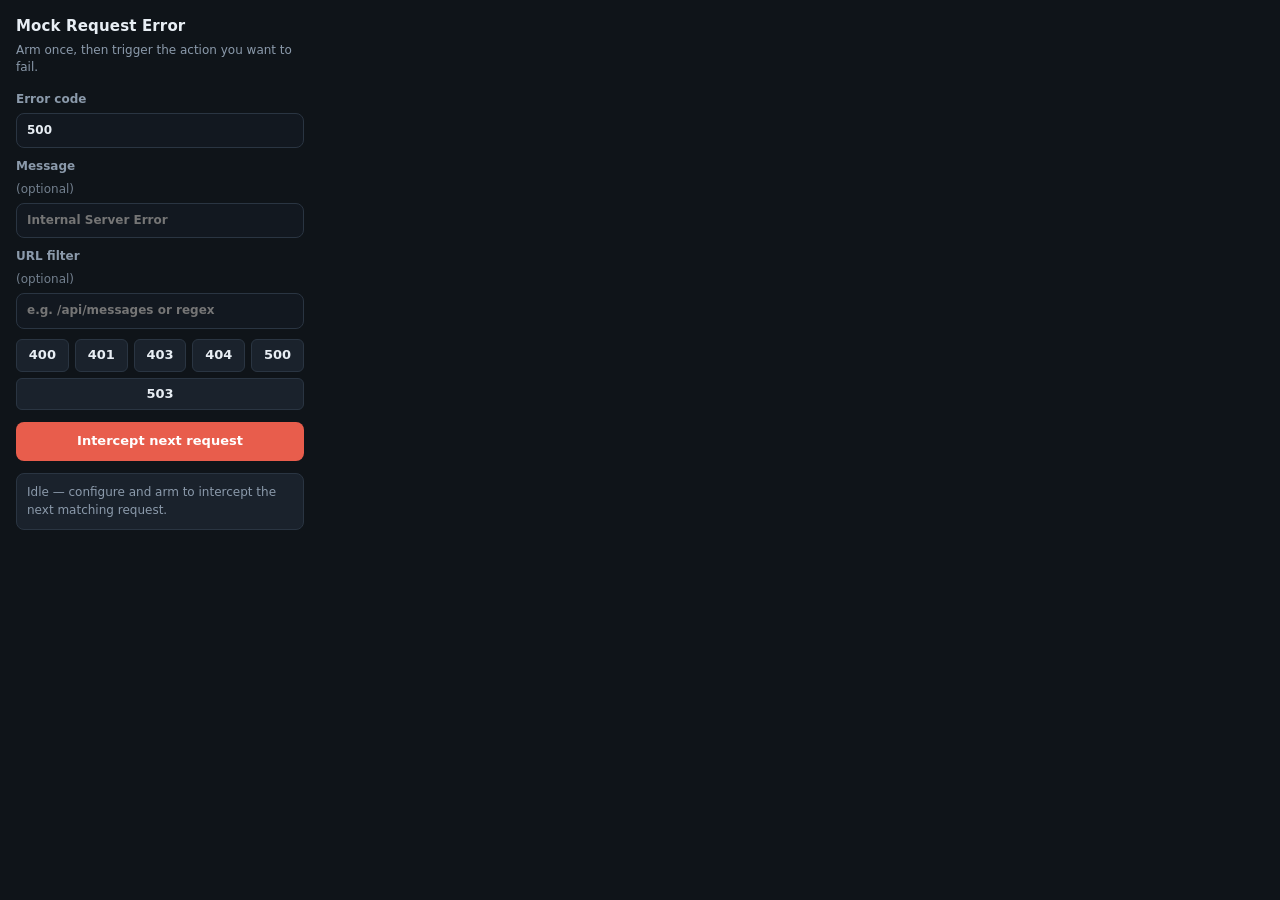
==== popup.html @ da072aa2 "Add files via upload" ====
<!DOCTYPE html>
<html lang="en">
  <head>
    <meta charset="UTF-8" />
    <meta name="viewport" content="width=device-width, initial-scale=1" />
    <title>Mock Request Error</title>
    <link rel="stylesheet" href="popup.css" />
  </head>
  <body>
    <header>
      <h1>Mock Request Error</h1>
      <p class="subtitle">Arm once, then trigger the action you want to fail.</p>
    </header>

    <form id="form">
      <label>
        Error code
        <input
          id="statusCode"
          type="number"
          min="100"
          max="599"
          value="500"
          required
        />
      </label>

      <label>
        Message <span class="optional">(optional)</span>
        <input
          id="message"
          type="text"
          placeholder="Internal Server Error"
          maxlength="500"
        />
      </label>

      <label>
        URL filter <span class="optional">(optional)</span>
        <input
          id="urlFilter"
          type="text"
          placeholder="e.g. /api/messages or regex"
        />
      </label>

      <div class="presets">
        <button type="button" data-code="400" data-msg="Bad Request">400</button>
        <button type="button" data-code="401" data-msg="Unauthorized">401</button>
        <button type="button" data-code="403" data-msg="Forbidden">403</button>
        <button type="button" data-code="404" data-msg="Not Found">404</button>
        <button type="button" data-code="500" data-msg="Internal Server Error">500</button>
        <button type="button" data-code="503" data-msg="Service Unavailable">503</button>
      </div>

      <div class="actions">
        <button id="armBtn" type="submit" class="primary">Intercept next request</button>
        <button id="disarmBtn" type="button" class="secondary" hidden>Cancel</button>
      </div>
    </form>

    <div id="status" class="status idle" role="status">
      Idle — configure and arm to intercept the next matching request.
    </div>

    <div id="last" class="last" hidden>
      <h2>Last intercept</h2>
      <pre id="lastDetails"></pre>
    </div>

    <script src="popup.js"></script>
  </body>
</html>
---- popup.css ----
:root {
  --bg: #0f1419;
  --panel: #1a222c;
  --border: #2a3542;
  --text: #e8eef4;
  --muted: #8b9aab;
  --accent: #e85d4c;
  --accent-hover: #f07364;
  --ok: #3d9a6a;
  --input: #121820;
  --focus: #5b9fd4;
}

* {
  box-sizing: border-box;
}

body {
  margin: 0;
  width: 320px;
  padding: 16px;
  font: 13px/1.45 "Segoe UI", system-ui, sans-serif;
  color: var(--text);
  background: var(--bg);
}

header {
  margin-bottom: 14px;
}

h1 {
  margin: 0 0 4px;
  font-size: 15px;
  font-weight: 650;
  letter-spacing: 0.01em;
}

.subtitle {
  margin: 0;
  color: var(--muted);
  font-size: 12px;
}

form {
  display: grid;
  gap: 10px;
}

label {
  display: grid;
  gap: 5px;
  font-size: 12px;
  font-weight: 600;
  color: var(--muted);
}

.optional {
  font-weight: 400;
  opacity: 0.8;
}

input {
  width: 100%;
  padding: 8px 10px;
  border: 1px solid var(--border);
  border-radius: 8px;
  background: var(--input);
  color: var(--text);
  font: inherit;
  outline: none;
}

input:focus {
  border-color: var(--focus);
  box-shadow: 0 0 0 2px rgba(91, 159, 212, 0.25);
}

.presets {
  display: flex;
  flex-wrap: wrap;
  gap: 6px;
}

.presets button {
  flex: 1 1 44px;
  padding: 6px 0;
  border: 1px solid var(--border);
  border-radius: 6px;
  background: var(--panel);
  color: var(--text);
  font: inherit;
  font-weight: 600;
  cursor: pointer;
}

.presets button:hover {
  border-color: var(--focus);
}

.actions {
  display: grid;
  gap: 8px;
  margin-top: 2px;
}

button.primary,
button.secondary {
  width: 100%;
  padding: 10px 12px;
  border: none;
  border-radius: 8px;
  font: inherit;
  font-weight: 650;
  cursor: pointer;
}

button.primary {
  background: var(--accent);
  color: #fff;
}

button.primary:hover {
  background: var(--accent-hover);
}

button.primary.armed {
  background: var(--ok);
}

button.secondary {
  background: transparent;
  border: 1px solid var(--border);
  color: var(--text);
}

button.secondary:hover {
  border-color: var(--muted);
}

.status {
  margin-top: 12px;
  padding: 10px;
  border-radius: 8px;
  border: 1px solid var(--border);
  background: var(--panel);
  font-size: 12px;
  color: var(--muted);
}

.status.armed {
  border-color: #3d9a6a;
  color: #9ee0bc;
}

.status.hit {
  border-color: var(--accent);
  color: #ffc2ba;
}

.last {
  margin-top: 12px;
}

.last h2 {
  margin: 0 0 6px;
  font-size: 12px;
  color: var(--muted);
  font-weight: 650;
}

.last pre {
  margin: 0;
  padding: 10px;
  border-radius: 8px;
  background: var(--panel);
  border: 1px solid var(--border);
  white-space: pre-wrap;
  word-break: break-all;
  font-size: 11px;
  color: var(--text);
}
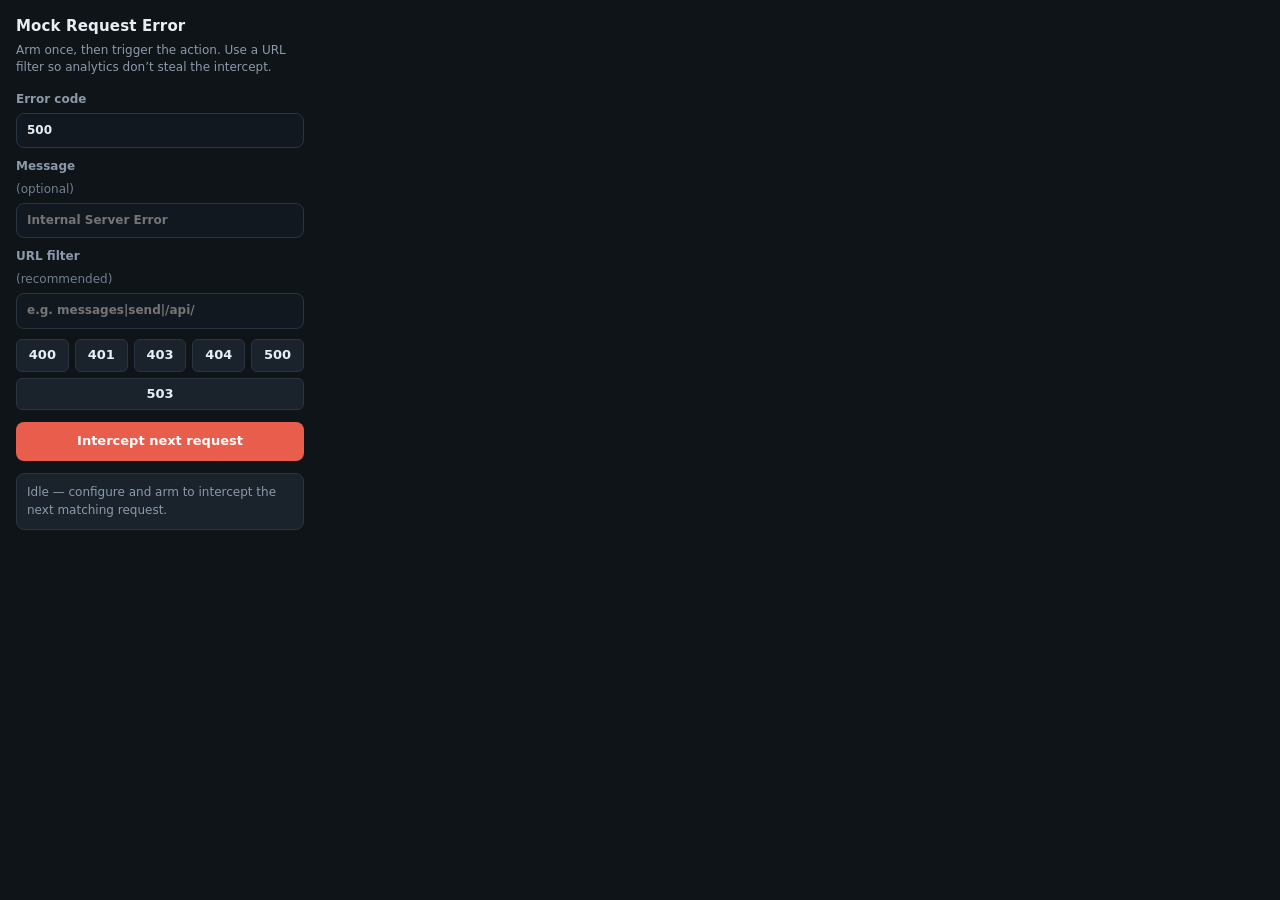
==== commit f07eeca2: "Fixed bug for interception" ====
--- a/popup.html
+++ b/popup.html
@@ -9,7 +9,7 @@
   <body>
     <header>
       <h1>Mock Request Error</h1>
-      <p class="subtitle">Arm once, then trigger the action you want to fail.</p>
+      <p class="subtitle">Arm once, then trigger the action. Use a URL filter so analytics don’t steal the intercept.</p>
     </header>
 
     <form id="form">
@@ -36,11 +36,11 @@
       </label>
 
       <label>
-        URL filter <span class="optional">(optional)</span>
+        URL filter <span class="optional">(recommended)</span>
         <input
           id="urlFilter"
           type="text"
-          placeholder="e.g. /api/messages or regex"
+          placeholder="e.g. messages|send|/api/"
         />
       </label>
 
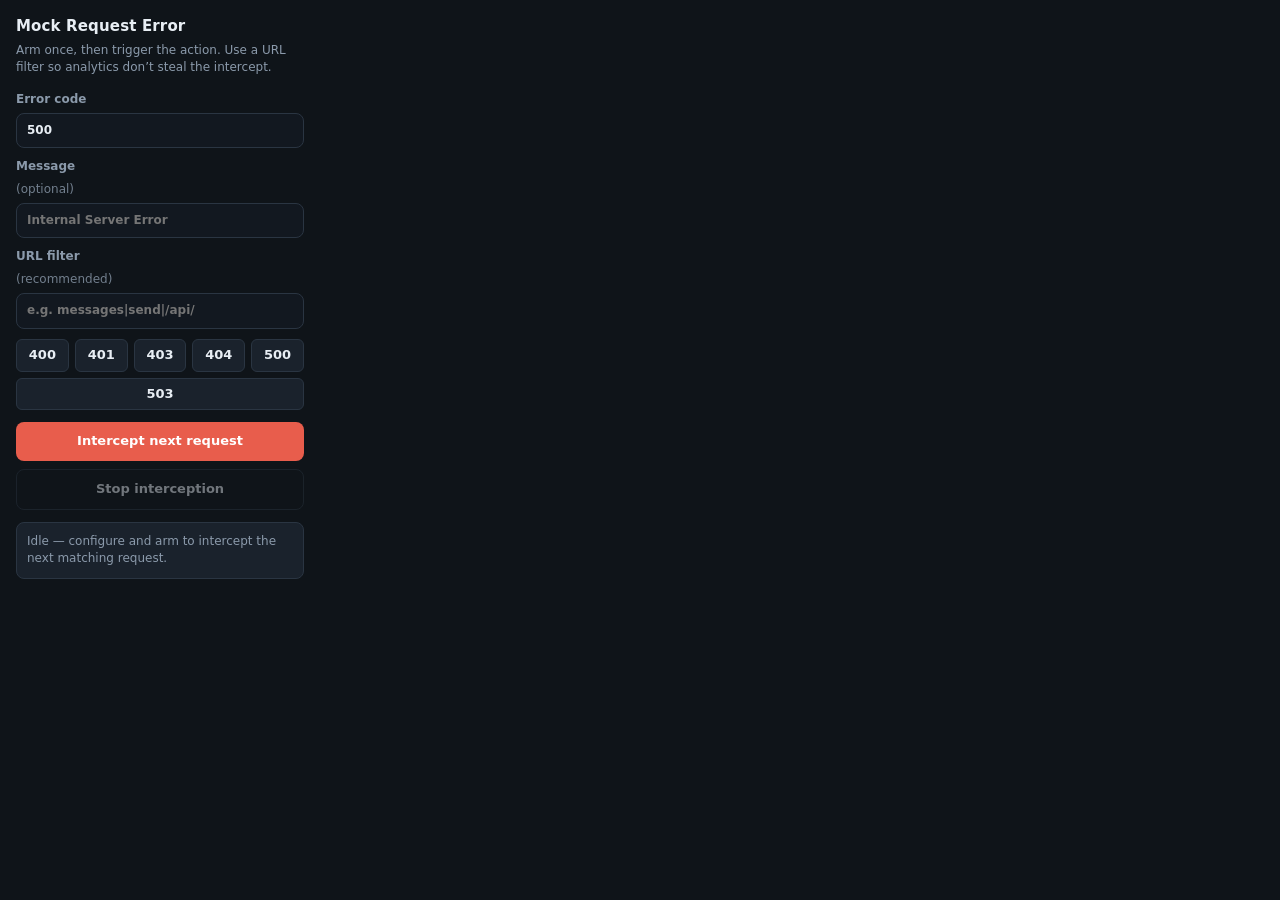
==== commit fc5b5aef: "Added button to stop intercept" ====
--- a/popup.html
+++ b/popup.html
@@ -55,7 +55,9 @@
 
       <div class="actions">
         <button id="armBtn" type="submit" class="primary">Intercept next request</button>
-        <button id="disarmBtn" type="button" class="secondary" hidden>Cancel</button>
+        <button id="disarmBtn" type="button" class="secondary" disabled>
+          Stop interception
+        </button>
       </div>
     </form>
 
--- a/popup.css
+++ b/popup.css
@@ -133,8 +133,14 @@
   color: var(--text);
 }
 
-button.secondary:hover {
-  border-color: var(--muted);
+button.secondary:hover:not(:disabled) {
+  border-color: var(--accent);
+  color: var(--accent);
+}
+
+button.secondary:disabled {
+  opacity: 0.45;
+  cursor: default;
 }
 
 .status {
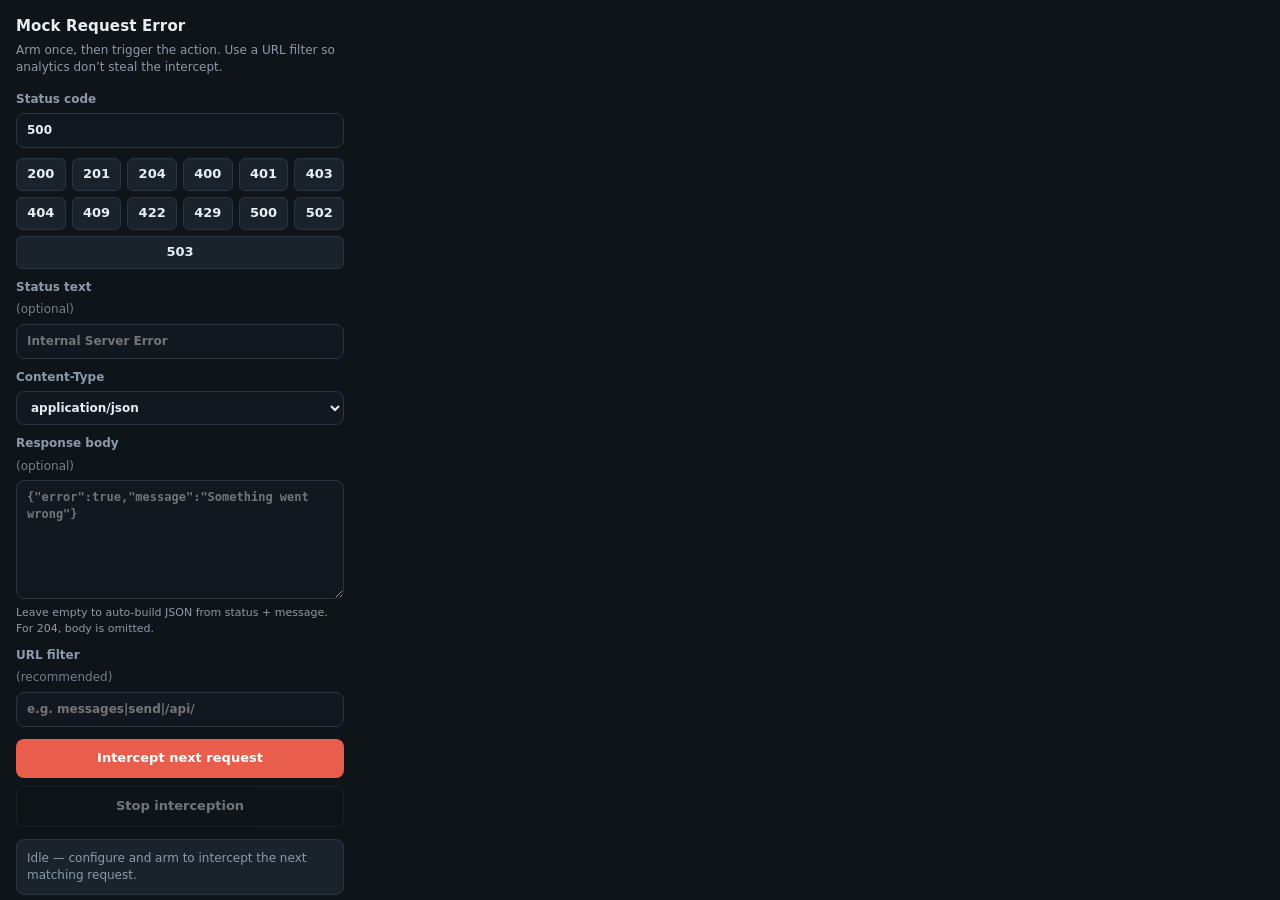
==== commit 15d9529f: "Send API status and response" ====
--- a/popup.html
+++ b/popup.html
@@ -14,19 +14,35 @@
 
     <form id="form">
       <label>
-        Error code
+        Status code
         <input
           id="statusCode"
           type="number"
-          min="100"
+          min="200"
           max="599"
           value="500"
           required
         />
       </label>
 
+      <div class="presets" id="presets">
+        <button type="button" data-code="200" data-msg="OK">200</button>
+        <button type="button" data-code="201" data-msg="Created">201</button>
+        <button type="button" data-code="204" data-msg="No Content">204</button>
+        <button type="button" data-code="400" data-msg="Bad Request">400</button>
+        <button type="button" data-code="401" data-msg="Unauthorized">401</button>
+        <button type="button" data-code="403" data-msg="Forbidden">403</button>
+        <button type="button" data-code="404" data-msg="Not Found">404</button>
+        <button type="button" data-code="409" data-msg="Conflict">409</button>
+        <button type="button" data-code="422" data-msg="Unprocessable Entity">422</button>
+        <button type="button" data-code="429" data-msg="Too Many Requests">429</button>
+        <button type="button" data-code="500" data-msg="Internal Server Error">500</button>
+        <button type="button" data-code="502" data-msg="Bad Gateway">502</button>
+        <button type="button" data-code="503" data-msg="Service Unavailable">503</button>
+      </div>
+
       <label>
-        Message <span class="optional">(optional)</span>
+        Status text <span class="optional">(optional)</span>
         <input
           id="message"
           type="text"
@@ -36,6 +52,29 @@
       </label>
 
       <label>
+        Content-Type
+        <select id="contentType">
+          <option value="application/json">application/json</option>
+          <option value="text/plain">text/plain</option>
+          <option value="application/xml">application/xml</option>
+          <option value="text/html">text/html</option>
+        </select>
+      </label>
+
+      <label>
+        Response body <span class="optional">(optional)</span>
+        <textarea
+          id="responseBody"
+          rows="6"
+          placeholder='{"error":true,"message":"Something went wrong"}'
+          spellcheck="false"
+        ></textarea>
+      </label>
+      <p class="hint">
+        Leave empty to auto-build JSON from status + message. For 204, body is omitted.
+      </p>
+
+      <label>
         URL filter <span class="optional">(recommended)</span>
         <input
           id="urlFilter"
@@ -43,15 +82,6 @@
           placeholder="e.g. messages|send|/api/"
         />
       </label>
-
-      <div class="presets">
-        <button type="button" data-code="400" data-msg="Bad Request">400</button>
-        <button type="button" data-code="401" data-msg="Unauthorized">401</button>
-        <button type="button" data-code="403" data-msg="Forbidden">403</button>
-        <button type="button" data-code="404" data-msg="Not Found">404</button>
-        <button type="button" data-code="500" data-msg="Internal Server Error">500</button>
-        <button type="button" data-code="503" data-msg="Service Unavailable">503</button>
-      </div>
 
       <div class="actions">
         <button id="armBtn" type="submit" class="primary">Intercept next request</button>
--- a/popup.css
+++ b/popup.css
@@ -17,7 +17,9 @@
 
 body {
   margin: 0;
-  width: 320px;
+  width: 360px;
+  max-height: 560px;
+  overflow: auto;
   padding: 16px;
   font: 13px/1.45 "Segoe UI", system-ui, sans-serif;
   color: var(--text);
@@ -59,7 +61,9 @@
   opacity: 0.8;
 }
 
-input {
+input,
+textarea,
+select {
   width: 100%;
   padding: 8px 10px;
   border: 1px solid var(--border);
@@ -70,9 +74,26 @@
   outline: none;
 }
 
-input:focus {
+textarea {
+  resize: vertical;
+  min-height: 96px;
+  font-family: ui-monospace, SFMono-Regular, Menlo, Consolas, monospace;
+  font-size: 12px;
+  line-height: 1.4;
+}
+
+input:focus,
+textarea:focus,
+select:focus {
   border-color: var(--focus);
   box-shadow: 0 0 0 2px rgba(91, 159, 212, 0.25);
+}
+
+.hint {
+  margin: -4px 0 0;
+  font-size: 11px;
+  color: var(--muted);
+  font-weight: 400;
 }
 
 .presets {
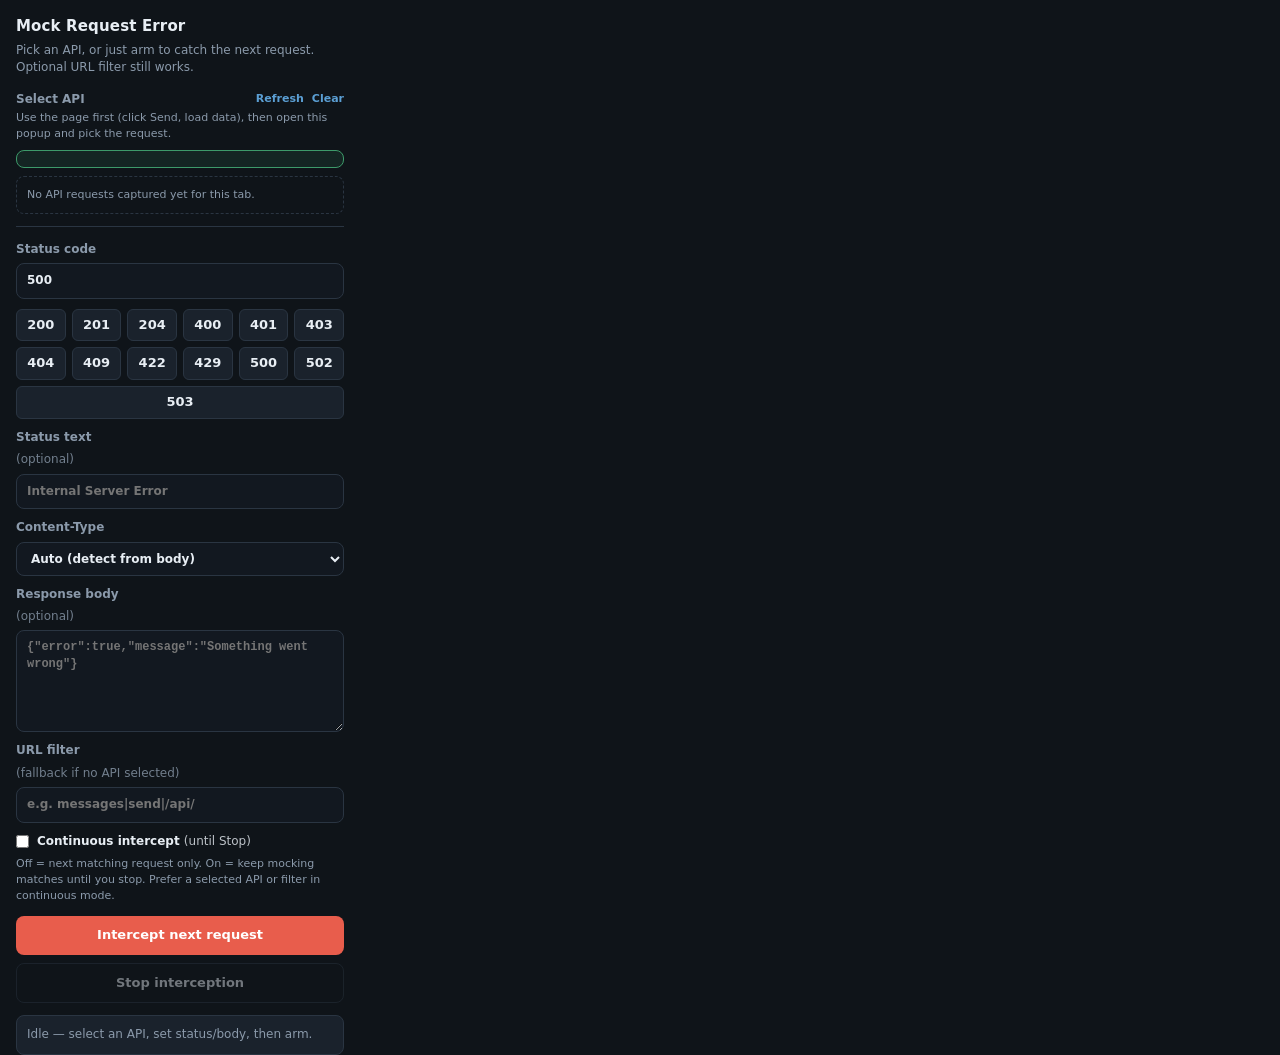
==== commit ebd34b4e: "Contiuous intercept + api record" ====
--- a/popup.html
+++ b/popup.html
@@ -9,8 +9,25 @@
   <body>
     <header>
       <h1>Mock Request Error</h1>
-      <p class="subtitle">Arm once, then trigger the action. Use a URL filter so analytics don’t steal the intercept.</p>
+      <p class="subtitle">Pick an API, or just arm to catch the next request. Optional URL filter still works.</p>
     </header>
+
+    <section class="request-picker">
+      <div class="section-head">
+        <h2>Select API</h2>
+        <div class="section-actions">
+          <button type="button" id="refreshRequests" class="linkish">Refresh</button>
+          <button type="button" id="clearRequests" class="linkish">Clear</button>
+        </div>
+      </div>
+      <p class="hint">
+        Use the page first (click Send, load data), then open this popup and pick the request.
+      </p>
+      <div id="selectedApi" class="selected-api" hidden></div>
+      <div id="requestList" class="request-list">
+        <div class="empty">No API requests captured yet for this tab.</div>
+      </div>
+    </section>
 
     <form id="form">
       <label>
@@ -54,6 +71,7 @@
       <label>
         Content-Type
         <select id="contentType">
+          <option value="auto" selected>Auto (detect from body)</option>
           <option value="application/json">application/json</option>
           <option value="text/plain">text/plain</option>
           <option value="application/xml">application/xml</option>
@@ -65,23 +83,28 @@
         Response body <span class="optional">(optional)</span>
         <textarea
           id="responseBody"
-          rows="6"
+          rows="5"
           placeholder='{"error":true,"message":"Something went wrong"}'
           spellcheck="false"
         ></textarea>
       </label>
-      <p class="hint">
-        Leave empty to auto-build JSON from status + message. For 204, body is omitted.
-      </p>
 
       <label>
-        URL filter <span class="optional">(recommended)</span>
+        URL filter <span class="optional">(fallback if no API selected)</span>
         <input
           id="urlFilter"
           type="text"
           placeholder="e.g. messages|send|/api/"
         />
       </label>
+
+      <label class="checkbox">
+        <input id="continuous" type="checkbox" />
+        <span>Continuous intercept <span class="optional">(until Stop)</span></span>
+      </label>
+      <p class="hint">
+        Off = next matching request only. On = keep mocking matches until you stop. Prefer a selected API or filter in continuous mode.
+      </p>
 
       <div class="actions">
         <button id="armBtn" type="submit" class="primary">Intercept next request</button>
@@ -92,7 +115,7 @@
     </form>
 
     <div id="status" class="status idle" role="status">
-      Idle — configure and arm to intercept the next matching request.
+      Idle — select an API, set status/body, then arm.
     </div>
 
     <div id="last" class="last" hidden>
--- a/popup.css
+++ b/popup.css
@@ -96,6 +96,143 @@
   font-weight: 400;
 }
 
+label.checkbox {
+  display: flex;
+  align-items: center;
+  gap: 8px;
+  font-weight: 600;
+  color: var(--text);
+}
+
+label.checkbox input {
+  width: auto;
+  margin: 0;
+  accent-color: var(--ok);
+}
+
+.request-picker {
+  margin-bottom: 14px;
+  padding-bottom: 12px;
+  border-bottom: 1px solid var(--border);
+}
+
+.section-head {
+  display: flex;
+  align-items: center;
+  justify-content: space-between;
+  gap: 8px;
+  margin-bottom: 6px;
+}
+
+.section-head h2 {
+  margin: 0;
+  font-size: 12px;
+  font-weight: 650;
+  color: var(--muted);
+}
+
+.section-actions {
+  display: flex;
+  gap: 8px;
+}
+
+button.linkish {
+  border: none;
+  background: transparent;
+  color: var(--focus);
+  font: inherit;
+  font-size: 11px;
+  font-weight: 600;
+  padding: 0;
+  cursor: pointer;
+}
+
+button.linkish:hover {
+  text-decoration: underline;
+}
+
+.selected-api {
+  display: grid;
+  grid-template-columns: auto 1fr auto;
+  gap: 8px;
+  align-items: center;
+  margin: 8px 0;
+  padding: 8px 10px;
+  border-radius: 8px;
+  border: 1px solid #3d9a6a;
+  background: rgba(61, 154, 106, 0.12);
+}
+
+.selected-label {
+  font-size: 11px;
+  font-weight: 700;
+  color: #9ee0bc;
+}
+
+.selected-api code {
+  font-size: 11px;
+  color: var(--text);
+  overflow: hidden;
+  text-overflow: ellipsis;
+  white-space: nowrap;
+}
+
+.request-list {
+  display: grid;
+  gap: 6px;
+  max-height: 150px;
+  overflow: auto;
+  margin-top: 8px;
+}
+
+.request-item {
+  display: grid;
+  grid-template-columns: 52px 1fr;
+  gap: 8px;
+  align-items: center;
+  width: 100%;
+  padding: 8px 10px;
+  border: 1px solid var(--border);
+  border-radius: 8px;
+  background: var(--panel);
+  color: var(--text);
+  font: inherit;
+  text-align: left;
+  cursor: pointer;
+}
+
+.request-item:hover {
+  border-color: var(--focus);
+}
+
+.request-item.active {
+  border-color: #3d9a6a;
+  box-shadow: inset 0 0 0 1px rgba(61, 154, 106, 0.35);
+}
+
+.request-item .method {
+  font-size: 10px;
+  font-weight: 700;
+  letter-spacing: 0.04em;
+  color: #9ee0bc;
+}
+
+.request-item .path {
+  font-size: 11px;
+  overflow: hidden;
+  text-overflow: ellipsis;
+  white-space: nowrap;
+  color: var(--text);
+}
+
+.request-list .empty {
+  padding: 10px;
+  border-radius: 8px;
+  border: 1px dashed var(--border);
+  color: var(--muted);
+  font-size: 11px;
+}
+
 .presets {
   display: flex;
   flex-wrap: wrap;
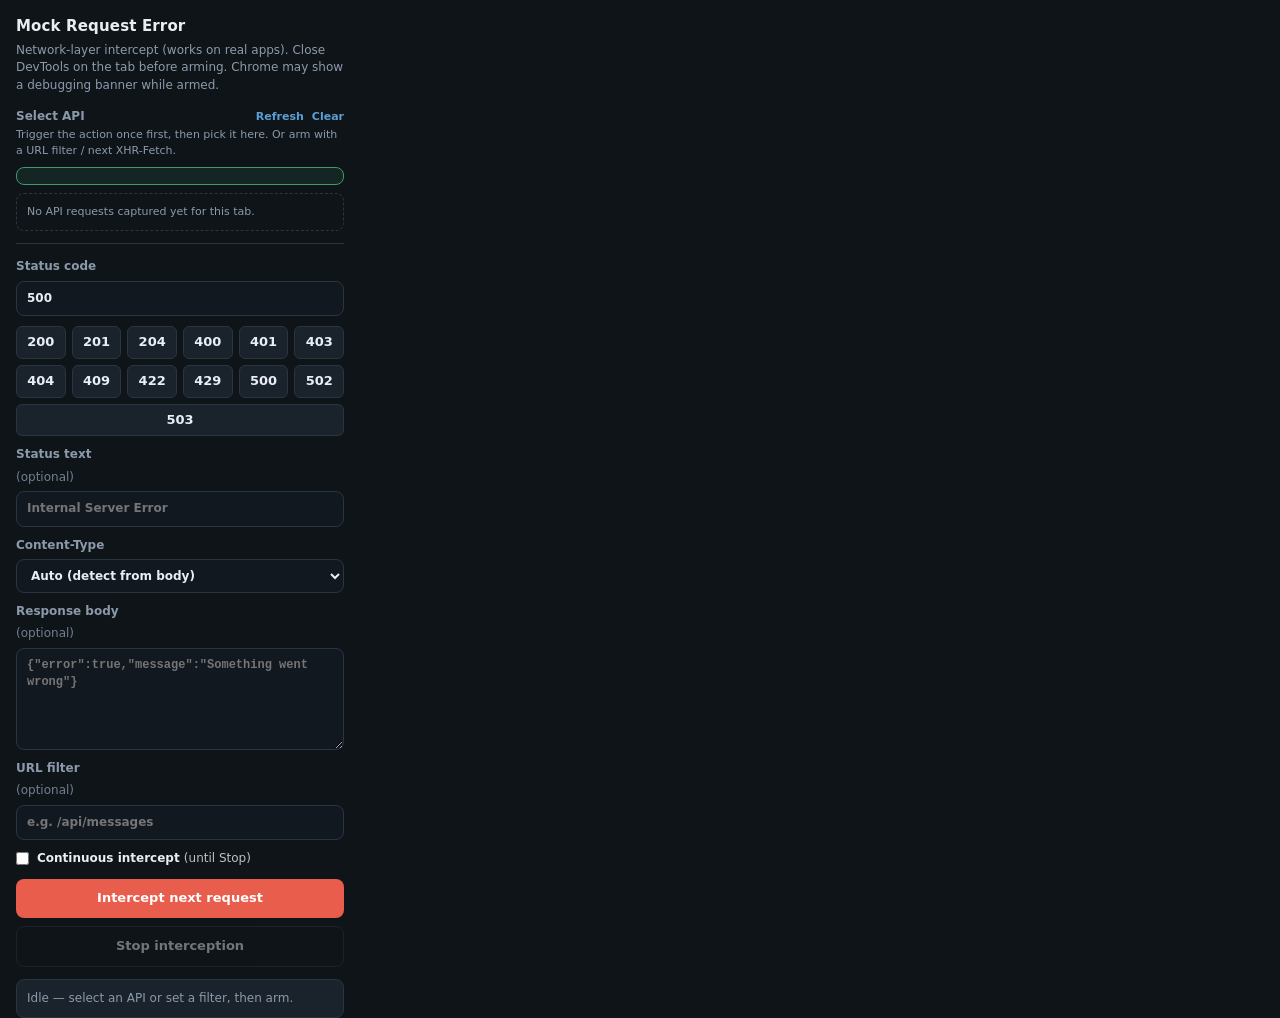
==== commit 3c67426d: "Switched to chome network" ====
--- a/popup.html
+++ b/popup.html
@@ -9,7 +9,9 @@
   <body>
     <header>
       <h1>Mock Request Error</h1>
-      <p class="subtitle">Pick an API, or just arm to catch the next request. Optional URL filter still works.</p>
+      <p class="subtitle">
+        Network-layer intercept (works on real apps). Close DevTools on the tab before arming. Chrome may show a debugging banner while armed.
+      </p>
     </header>
 
     <section class="request-picker">
@@ -21,7 +23,7 @@
         </div>
       </div>
       <p class="hint">
-        Use the page first (click Send, load data), then open this popup and pick the request.
+        Trigger the action once first, then pick it here. Or arm with a URL filter / next XHR-Fetch.
       </p>
       <div id="selectedApi" class="selected-api" hidden></div>
       <div id="requestList" class="request-list">
@@ -90,11 +92,11 @@
       </label>
 
       <label>
-        URL filter <span class="optional">(fallback if no API selected)</span>
+        URL filter <span class="optional">(optional)</span>
         <input
           id="urlFilter"
           type="text"
-          placeholder="e.g. messages|send|/api/"
+          placeholder="e.g. /api/messages"
         />
       </label>
 
@@ -102,9 +104,6 @@
         <input id="continuous" type="checkbox" />
         <span>Continuous intercept <span class="optional">(until Stop)</span></span>
       </label>
-      <p class="hint">
-        Off = next matching request only. On = keep mocking matches until you stop. Prefer a selected API or filter in continuous mode.
-      </p>
 
       <div class="actions">
         <button id="armBtn" type="submit" class="primary">Intercept next request</button>
@@ -115,7 +114,7 @@
     </form>
 
     <div id="status" class="status idle" role="status">
-      Idle — select an API, set status/body, then arm.
+      Idle — select an API or set a filter, then arm.
     </div>
 
     <div id="last" class="last" hidden>
